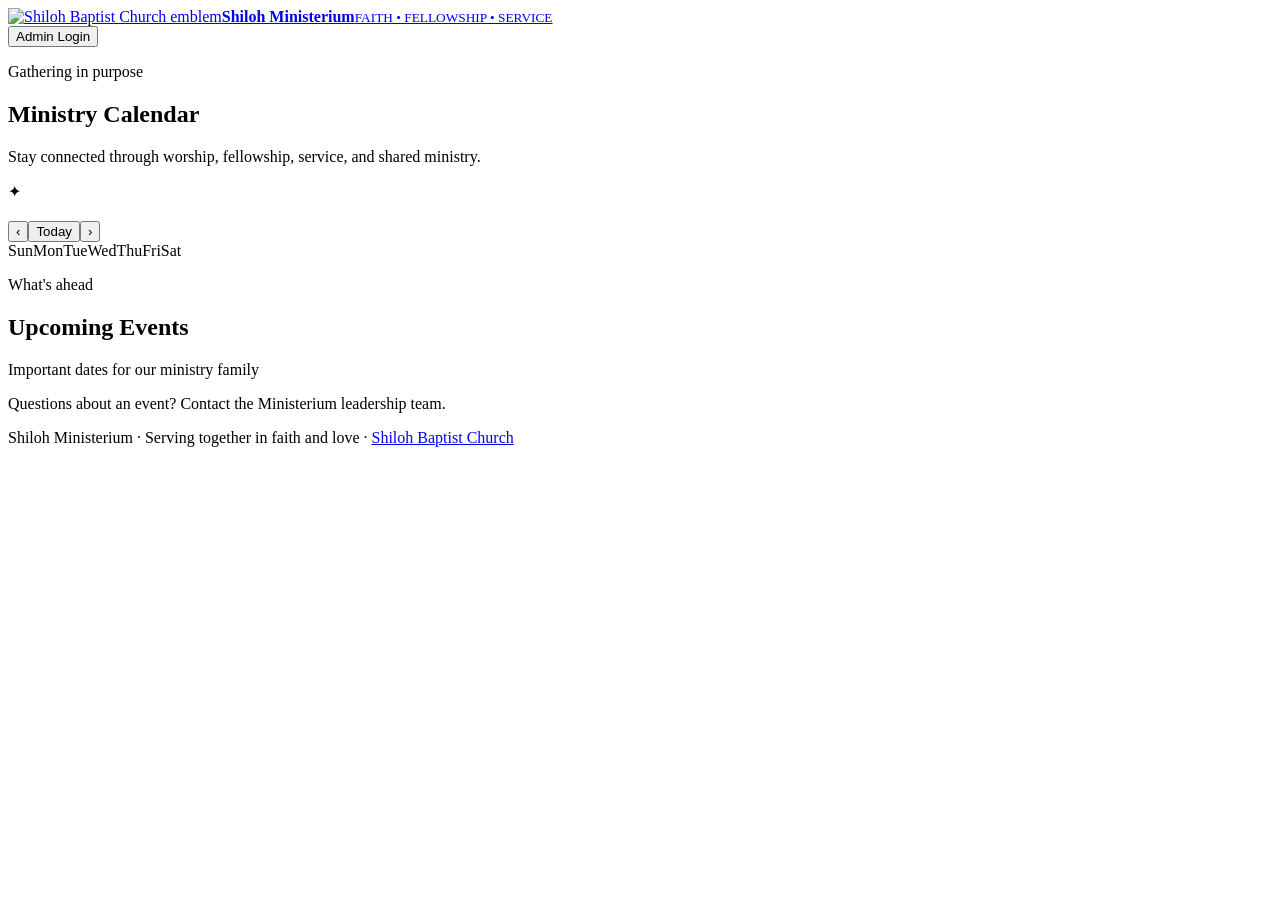
==== index.html @ c4c331dc "Add Shiloh calendar index.html" ====
<!doctype html>
<html lang="en"><head><meta charset="UTF-8"><meta name="viewport" content="width=device-width,initial-scale=1"><meta name="theme-color" content="#192d3b"><meta name="description" content="Shiloh Ministerium shared calendar — ministry gatherings, leadership meetings, worship and service."><title>Shiloh Ministerium | Ministry Calendar</title><link rel="stylesheet" href="/styles.css"></head>
<body><header class="header"><div class="header-inner"><a class="brand" href="/" aria-label="Shiloh Ministerium calendar home"><img src="https://static.wixstatic.com/media/788785_b987d57b74be4ffa8350287366db015c~mv2.png" alt="Shiloh Baptist Church emblem" class="logo"><span><strong>Shiloh Ministerium</strong><small>FAITH • FELLOWSHIP • SERVICE</small></span></a><div class="header-actions"><span id="userBadge" class="user-badge" hidden></span><button id="loginBtn" class="btn outline-dark" type="button">Admin Login</button></div></div></header>
<section class="hero"><div class="hero-inner"><div><p class="eyebrow">Gathering in purpose</p><h1>Ministry Calendar</h1><p class="hero-copy">Stay connected through worship, fellowship, service, and shared ministry.</p></div><div class="hero-seal" aria-hidden="true">✦</div></div></section>
<main class="shell"><div id="status" class="status" role="status" aria-live="polite" hidden></div><div id="adminBar" class="adminbar" hidden><div><strong>Calendar administration</strong><span> Manage events and administrator access.</span></div><div class="admin-actions"><button id="adminUsersBtn" class="btn secondary" type="button" hidden>Manage admins</button><button id="addBtn" class="btn primary" type="button">+ Add Event</button></div></div>
<div class="layout"><section class="panel calendar-panel" aria-label="Calendar"><div class="toolbar"><h2 id="monthTitle"></h2><div class="toolbar-actions"><button id="prevBtn" class="btn icon-btn" type="button" aria-label="Previous month">‹</button><button id="todayBtn" class="btn" type="button">Today</button><button id="nextBtn" class="btn icon-btn" type="button" aria-label="Next month">›</button></div></div><div id="filters" class="filters" role="group" aria-label="Filter by event category"></div><div class="weekdays"><span>Sun</span><span>Mon</span><span>Tue</span><span>Wed</span><span>Thu</span><span>Fri</span><span>Sat</span></div><div id="days" class="days"></div></section><aside class="panel aside"><p class="eyebrow green">What's ahead</p><h2>Upcoming Events</h2><p class="aside-desc">Important dates for our ministry family</p><div id="upcoming"></div><p class="aside-note">Questions about an event? Contact the Ministerium leadership team.</p></aside></div></main>
<footer>Shiloh Ministerium · Serving together in faith and love · <a href="https://www.weareshiloh.org/" rel="noopener noreferrer" target="_blank">Shiloh Baptist Church</a></footer>
<div id="overlay" class="overlay" hidden><div class="modal" role="dialog" aria-modal="true" aria-labelledby="modalTitle"><div class="modal-heading"><h2 id="modalTitle"></h2><button id="closeModal" type="button" aria-label="Close dialog" class="close-modal">×</button></div><div id="modalBody"></div></div></div>
<script defer src="https://cdn.jsdelivr.net/npm/@supabase/supabase-js@2/dist/umd/supabase.min.js"></script><script defer src="/config.js"></script><script defer src="/app.js"></script></body></html>
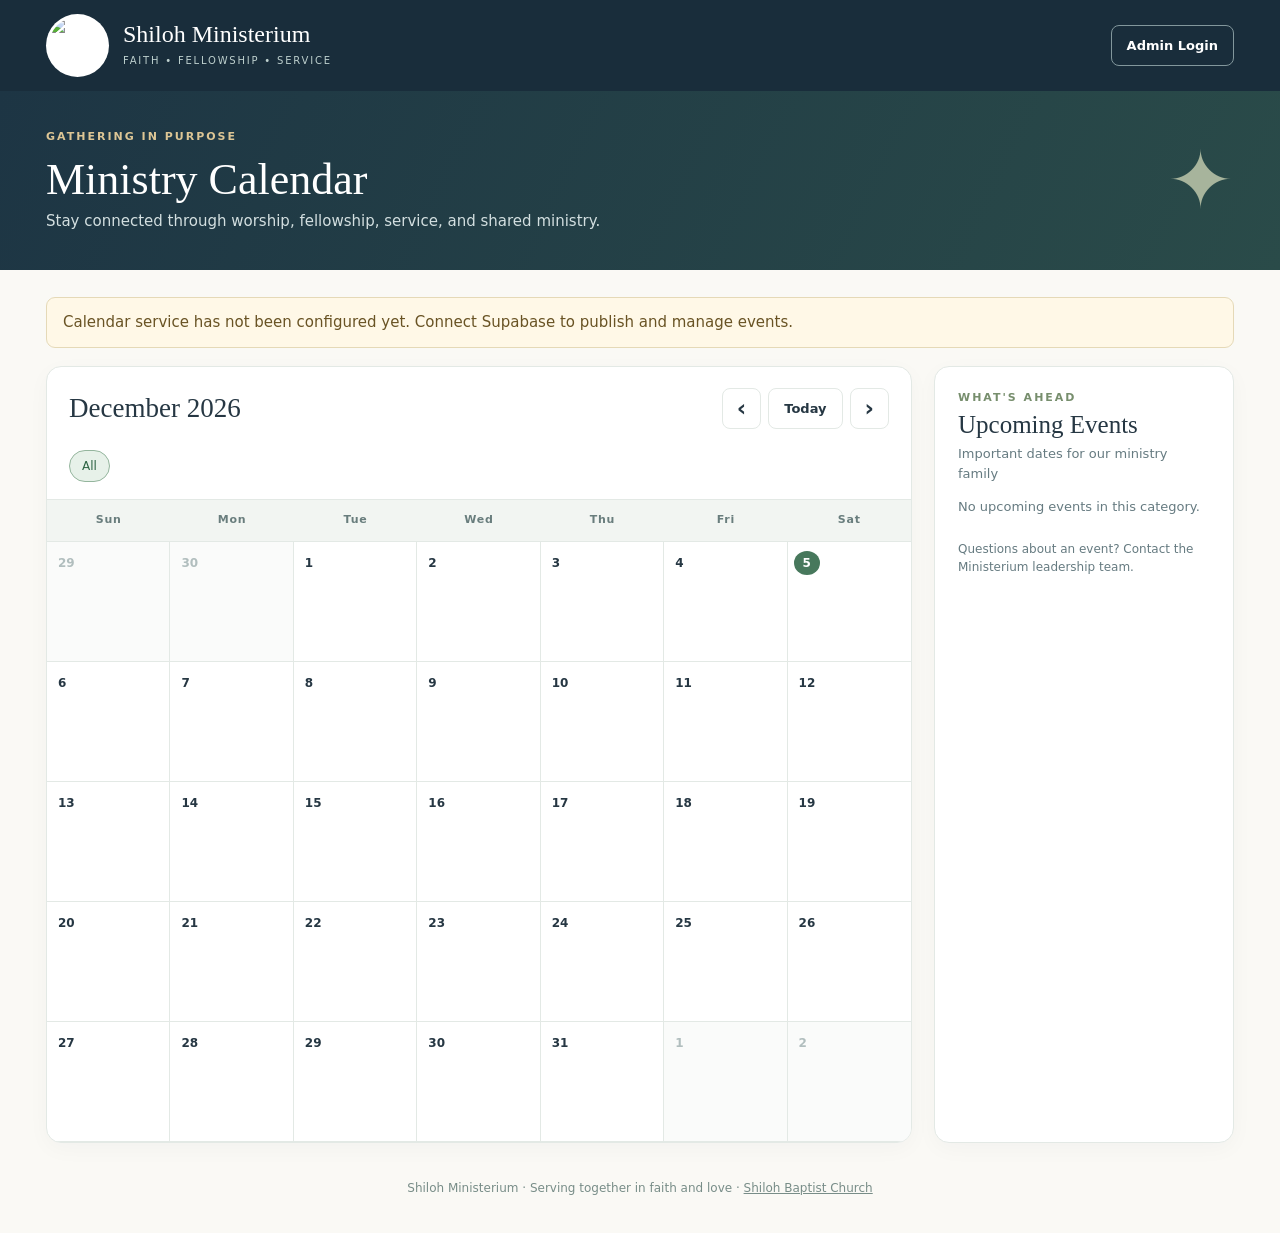
==== commit 914ef8ab: "Add admin category management access to calendar toolbar" ====
--- a/index.html
+++ b/index.html
@@ -2,7 +2,7 @@
 <html lang="en"><head><meta charset="UTF-8"><meta name="viewport" content="width=device-width,initial-scale=1"><meta name="theme-color" content="#192d3b"><meta name="description" content="Shiloh Ministerium shared calendar — ministry gatherings, leadership meetings, worship and service."><title>Shiloh Ministerium | Ministry Calendar</title><link rel="stylesheet" href="/styles.css"></head>
 <body><header class="header"><div class="header-inner"><a class="brand" href="/" aria-label="Shiloh Ministerium calendar home"><img src="https://static.wixstatic.com/media/788785_b987d57b74be4ffa8350287366db015c~mv2.png" alt="Shiloh Baptist Church emblem" class="logo"><span><strong>Shiloh Ministerium</strong><small>FAITH • FELLOWSHIP • SERVICE</small></span></a><div class="header-actions"><span id="userBadge" class="user-badge" hidden></span><button id="loginBtn" class="btn outline-dark" type="button">Admin Login</button></div></div></header>
 <section class="hero"><div class="hero-inner"><div><p class="eyebrow">Gathering in purpose</p><h1>Ministry Calendar</h1><p class="hero-copy">Stay connected through worship, fellowship, service, and shared ministry.</p></div><div class="hero-seal" aria-hidden="true">✦</div></div></section>
-<main class="shell"><div id="status" class="status" role="status" aria-live="polite" hidden></div><div id="adminBar" class="adminbar" hidden><div><strong>Calendar administration</strong><span> Manage events and administrator access.</span></div><div class="admin-actions"><button id="adminUsersBtn" class="btn secondary" type="button" hidden>Manage admins</button><button id="addBtn" class="btn primary" type="button">+ Add Event</button></div></div>
+<main class="shell"><div id="status" class="status" role="status" aria-live="polite" hidden></div><div id="adminBar" class="adminbar" hidden><div><strong>Calendar administration</strong><span> Manage events and administrator access.</span></div><div class="admin-actions"><button id="manageCategoriesBtn" class="btn secondary" type="button" hidden>Manage Categories</button><button id="adminUsersBtn" class="btn secondary" type="button" hidden>Manage admins</button><button id="addBtn" class="btn primary" type="button">+ Add Event</button></div></div>
 <div class="layout"><section class="panel calendar-panel" aria-label="Calendar"><div class="toolbar"><h2 id="monthTitle"></h2><div class="toolbar-actions"><button id="prevBtn" class="btn icon-btn" type="button" aria-label="Previous month">‹</button><button id="todayBtn" class="btn" type="button">Today</button><button id="nextBtn" class="btn icon-btn" type="button" aria-label="Next month">›</button></div></div><div id="filters" class="filters" role="group" aria-label="Filter by event category"></div><div class="weekdays"><span>Sun</span><span>Mon</span><span>Tue</span><span>Wed</span><span>Thu</span><span>Fri</span><span>Sat</span></div><div id="days" class="days"></div></section><aside class="panel aside"><p class="eyebrow green">What's ahead</p><h2>Upcoming Events</h2><p class="aside-desc">Important dates for our ministry family</p><div id="upcoming"></div><p class="aside-note">Questions about an event? Contact the Ministerium leadership team.</p></aside></div></main>
 <footer>Shiloh Ministerium · Serving together in faith and love · <a href="https://www.weareshiloh.org/" rel="noopener noreferrer" target="_blank">Shiloh Baptist Church</a></footer>
 <div id="overlay" class="overlay" hidden><div class="modal" role="dialog" aria-modal="true" aria-labelledby="modalTitle"><div class="modal-heading"><h2 id="modalTitle"></h2><button id="closeModal" type="button" aria-label="Close dialog" class="close-modal">×</button></div><div id="modalBody"></div></div></div>
--- a/styles.css
+++ b/styles.css
@@ -0,0 +1 @@
+:root{--navy:#192d3b;--deep:#233f4a;--green:#47785c;--cream:#faf9f5;--gold:#c1a067;--ink:#263743;--muted:#667b81;--line:#e3e9e5;--mint:#e7f1e9}*{box-sizing:border-box}body{margin:0;background:var(--cream);color:var(--ink);font:15px/1.5 system-ui,-apple-system,BlinkMacSystemFont,"Segoe UI",sans-serif}button,input,select,textarea{font:inherit}button{cursor:pointer}button:disabled{opacity:.5;cursor:not-allowed}button:focus-visible,input:focus-visible,select:focus-visible,textarea:focus-visible{outline:3px solid var(--gold);outline-offset:2px}a{color:inherit}.header{background:var(--navy);color:#fff}.header-inner{max-width:1240px;margin:auto;padding:14px 26px;display:flex;align-items:center;justify-content:space-between;gap:16px}.brand{display:flex;align-items:center;gap:14px;text-decoration:none}.logo{height:63px;width:63px;object-fit:contain;background:#fff;border-radius:50%;padding:3px}.brand strong{display:block;font:24px Georgia,serif}.brand small{color:#bed0ce;font-size:10px;letter-spacing:1.8px}.header-actions{display:flex;align-items:center;gap:12px}.user-badge{font-size:12px;color:#dbe6e3;max-width:210px;overflow:hidden;text-overflow:ellipsis;white-space:nowrap}.btn{border-radius:8px;padding:10px 15px;background:#fff;border:1px solid var(--line);color:var(--ink);font-size:13px;font-weight:680}.btn:hover{filter:brightness(.97)}.btn.primary{background:var(--green);color:#fff;border-color:var(--green)}.btn.secondary{background:#eff5f0;border-color:#d4e4d8;color:#315b43}.btn.outline-dark{background:transparent;border-color:#82979c;color:#fff}.hero{background:linear-gradient(115deg,#1d3544,#2a4b49);color:#fff}.hero-inner{max-width:1240px;margin:auto;padding:38px 26px;display:flex;align-items:center;justify-content:space-between}.eyebrow{letter-spacing:2px;text-transform:uppercase;font-size:11px;color:#ddc695;font-weight:740;margin:0}.eyebrow.green{color:#778e6d}.hero h1{font:clamp(32px,4vw,44px) Georgia,serif;margin:8px 0 5px}.hero-copy{margin:0;color:#d3dfe0}.hero-seal{font:80px Georgia,serif;color:#a7b49c}.shell{max-width:1240px;margin:27px auto 0;padding:0 26px}.status{padding:13px 16px;border-radius:9px;border:1px solid #e5d9b7;background:#fff8e7;color:#695324;margin-bottom:18px}.status.error{border-color:#e6bab9;color:#8d3535;background:#fff2f2}.status.success{border-color:#bdd9c4;color:#295b3d;background:#edf7ef}.adminbar{background:#e7f0e8;border:1px solid #c3d9c7;border-radius:10px;padding:13px 16px;margin-bottom:18px;display:flex;justify-content:space-between;align-items:center;gap:12px;flex-wrap:wrap}.adminbar[hidden],.status[hidden],.overlay[hidden],*[hidden]{display:none!important}.adminbar strong{color:#325d43}.admin-actions{display:flex;gap:8px;flex-wrap:wrap}.layout{display:grid;grid-template-columns:minmax(0,1fr) 300px;gap:22px}.panel{border:1px solid var(--line);border-radius:15px;background:#fff;box-shadow:0 6px 22px #172c3908;overflow:hidden}.toolbar{padding:21px 22px;display:flex;align-items:center;justify-content:space-between;gap:10px;flex-wrap:wrap}.toolbar h2{margin:0;font:27px Georgia,serif}.toolbar-actions{display:flex;gap:7px}.icon-btn{font-size:23px;padding:2px 14px}.filters{display:flex;flex-wrap:wrap;gap:8px;padding:0 22px 17px}.chip{background:white;color:#53676a;border:1px solid var(--line);padding:6px 12px;border-radius:22px;font-size:12px;cursor:pointer}.chip.active{background:var(--mint);border-color:#94b59d;color:#2c6343}.weekdays,.days{display:grid;grid-template-columns:repeat(7,minmax(0,1fr))}.weekdays{background:#f2f5f2;border-block:1px solid var(--line)}.weekdays span{text-align:center;color:#697d7d;font-weight:700;font-size:11px;letter-spacing:.8px;padding:12px 0}.day{min-height:120px;padding:9px 6px;border-bottom:1px solid var(--line);border-right:1px solid var(--line);min-width:0}.day:nth-child(7n){border-right:0}.day.out{background:#fafbfa;color:#b1bebe}.day-number{font-size:12px;font-weight:700;display:inline-block;padding:3px 5px}.day.today .day-number{background:var(--green);color:#fff;border-radius:50%;min-width:26px;text-align:center}.event{display:block;width:100%;text-align:left;white-space:nowrap;overflow:hidden;text-overflow:ellipsis;border:0;border-left:3px solid #5b8b6a;background:#e8f2ea;color:#346148;border-radius:4px;padding:4px 5px;margin-top:5px;font-size:11px}.event.worship{background:#f7eedf;border-color:#c69d5d;color:#85632f}.event.outreach{background:#e6edf9;border-color:#758fba;color:#435f86}.event.training{background:#f0e9f6;border-color:#9b7eba;color:#70558a}.aside{padding:23px}.aside h2{margin:5px 0;font:25px Georgia,serif}.aside-desc{margin:0 0 14px;color:var(--muted);font-size:13px}.upcoming{display:flex;gap:11px;padding:15px 0;border-bottom:1px solid var(--line)}.date-box{background:#eff4ed;border-radius:8px;color:var(--green);min-width:52px;height:60px;text-align:center;padding:6px}.date-box small{font-size:10px;display:block}.date-box strong{font-size:23px;line-height:1.2;display:block}.upcoming h3{margin:0;font-size:13px}.upcoming p{font-size:12px;color:var(--muted);margin:3px 0}.upcoming button{margin-top:3px;font-size:11px;background:transparent;border:0;padding:2px 0;text-decoration:underline;color:var(--green)}.aside-note{font-size:12px;color:var(--muted);margin-top:23px}.empty{font-size:13px;color:var(--muted)}footer{text-align:center;padding:36px 14px;color:#788d88;font-size:12px}.overlay{position:fixed;inset:0;z-index:20;background:#10212db3;display:grid;place-items:center;padding:16px}.modal{width:min(100%,510px);max-height:92vh;overflow:auto;background:#fff;border-radius:16px;padding:26px;box-shadow:0 25px 80px #0003}.modal-heading{display:flex;justify-content:space-between;align-items:start;gap:8px}.modal h2{font:27px Georgia,serif;margin:0 0 10px}.close-modal{background:none;border:0;font-size:28px;color:#617276}.modal p{font-size:13px;color:#586b70}.field{display:block;font-size:12px;font-weight:700;margin:13px 0 5px}.fieldinput{width:100%;padding:11px;border:1px solid #d7e2db;border-radius:8px;background:white}.actions{display:flex;justify-content:flex-end;gap:8px;flex-wrap:wrap;margin-top:20px}.hint{border-radius:8px;background:#f3f5f1;padding:12px;color:#53675b}.form-error{color:#9f3535;font-size:12px;margin-top:10px;min-height:18px}.admin-entry{display:flex;align-items:center;justify-content:space-between;gap:12px;border-bottom:1px solid var(--line);padding:10px 0;word-break:break-word}.admin-entry small{display:block;color:var(--muted)}@media(max-width:880px){.layout{grid-template-columns:1fr}.day{min-height:100px}}@media(max-width:570px){.header-inner{padding:12px}.logo{width:46px;height:46px}.brand strong{font-size:18px}.brand small{font-size:8px;letter-spacing:1px}.user-badge{display:none}.hero-inner{padding:29px 15px}.hero-seal{display:none}.shell{padding:0 9px}.toolbar{padding:16px 11px}.toolbar h2{font-size:23px}.filters{padding:0 10px 14px}.day{min-height:75px;padding:4px 2px}.event{font-size:9px;padding:3px 2px}.weekdays span{font-size:10px}.modal{padding:20px}.aside{padding:20px}}
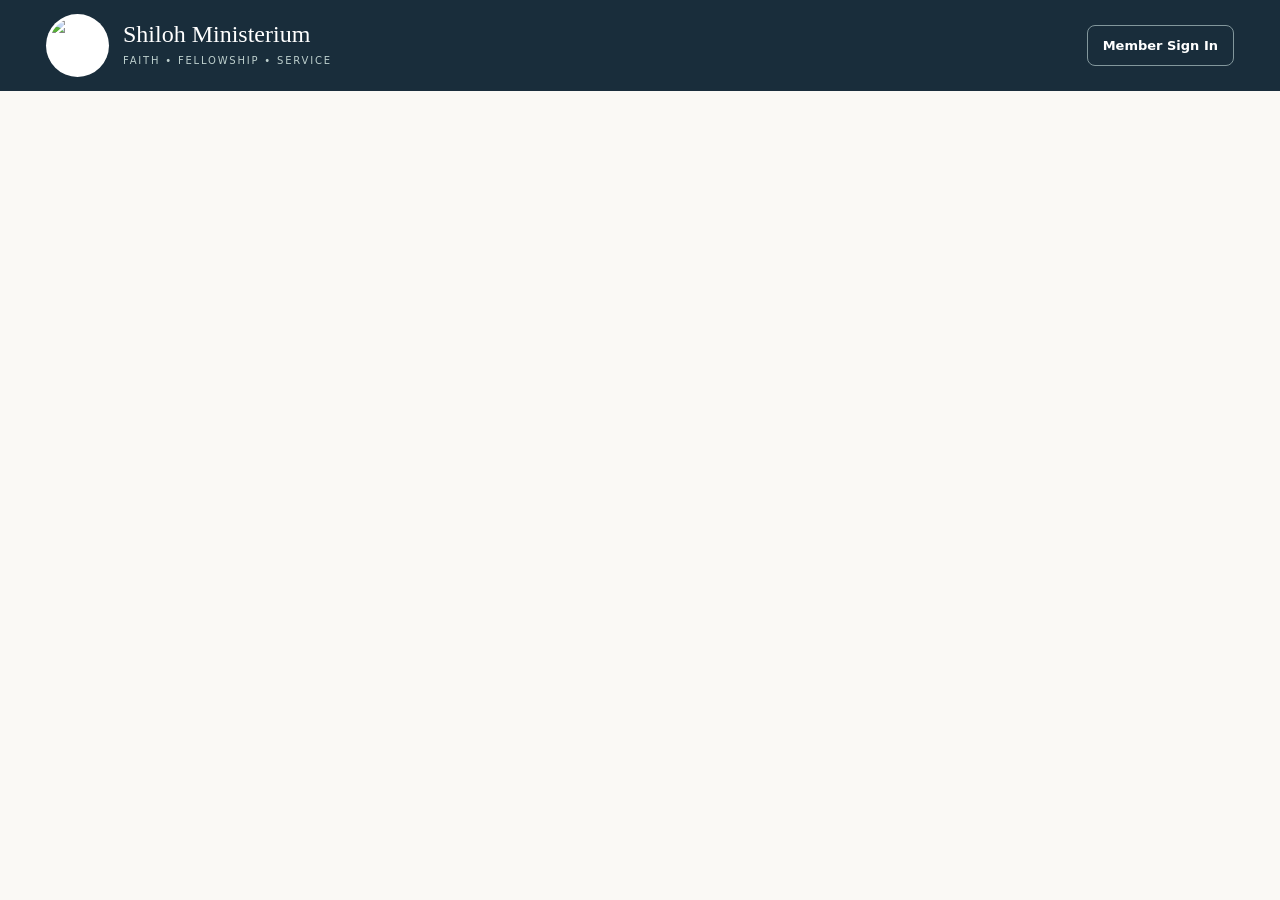
==== commit 6fb5c070: "Hide all calendar content until approved member session is verified" ====
--- a/index.html
+++ b/index.html
@@ -1,9 +1,9 @@
 <!doctype html>
 <html lang="en"><head><meta charset="UTF-8"><meta name="viewport" content="width=device-width,initial-scale=1"><meta name="theme-color" content="#192d3b"><meta name="description" content="Shiloh Ministerium shared calendar — ministry gatherings, leadership meetings, worship and service."><title>Shiloh Ministerium | Ministry Calendar</title><link rel="stylesheet" href="/styles.css"></head>
-<body><header class="header"><div class="header-inner"><a class="brand" href="/" aria-label="Shiloh Ministerium calendar home"><img src="https://static.wixstatic.com/media/788785_b987d57b74be4ffa8350287366db015c~mv2.png" alt="Shiloh Baptist Church emblem" class="logo"><span><strong>Shiloh Ministerium</strong><small>FAITH • FELLOWSHIP • SERVICE</small></span></a><div class="header-actions"><span id="userBadge" class="user-badge" hidden></span><button id="loginBtn" class="btn outline-dark" type="button">Admin Login</button></div></div></header>
-<section class="hero"><div class="hero-inner"><div><p class="eyebrow">Gathering in purpose</p><h1>Ministry Calendar</h1><p class="hero-copy">Stay connected through worship, fellowship, service, and shared ministry.</p></div><div class="hero-seal" aria-hidden="true">✦</div></div></section>
-<main class="shell"><div id="status" class="status" role="status" aria-live="polite" hidden></div><div id="adminBar" class="adminbar" hidden><div><strong>Calendar administration</strong><span> Manage events and administrator access.</span></div><div class="admin-actions"><button id="manageCategoriesBtn" class="btn secondary" type="button" hidden>Manage Categories</button><button id="adminUsersBtn" class="btn secondary" type="button" hidden>Manage admins</button><button id="addBtn" class="btn primary" type="button">+ Add Event</button></div></div>
+<body><header class="header"><div class="header-inner"><a class="brand" href="/" aria-label="Shiloh Ministerium calendar home"><img src="https://static.wixstatic.com/media/788785_b987d57b74be4ffa8350287366db015c~mv2.png" alt="Shiloh Baptist Church emblem" class="logo"><span><strong>Shiloh Ministerium</strong><small>FAITH • FELLOWSHIP • SERVICE</small></span></a><div class="header-actions"><span id="userBadge" class="user-badge" hidden></span><button id="loginBtn" class="btn outline-dark" type="button">Member Sign In</button></div></div></header>
+<div id="privateApp" hidden><section class="hero"><div class="hero-inner"><div><p class="eyebrow">Gathering in purpose</p><h1>Ministry Calendar</h1><p class="hero-copy">Stay connected through worship, fellowship, service, and shared ministry.</p></div><div class="hero-seal" aria-hidden="true">✦</div></div></section>
+<main class="shell"><div id="status" class="status" role="status" aria-live="polite" hidden></div><div id="adminBar" class="adminbar" hidden><div><strong>Calendar administration</strong><span> Manage events and administrator access.</span></div><div class="admin-actions"><button id="manageCategoriesBtn" class="btn secondary" type="button" hidden>Manage Categories</button><button id="manageMembersBtn" class="btn secondary" type="button" hidden>Manage Members</button><button id="adminUsersBtn" class="btn secondary" type="button" hidden>Manage admins</button><button id="addBtn" class="btn primary" type="button">+ Add Event</button></div></div>
 <div class="layout"><section class="panel calendar-panel" aria-label="Calendar"><div class="toolbar"><h2 id="monthTitle"></h2><div class="toolbar-actions"><button id="prevBtn" class="btn icon-btn" type="button" aria-label="Previous month">‹</button><button id="todayBtn" class="btn" type="button">Today</button><button id="nextBtn" class="btn icon-btn" type="button" aria-label="Next month">›</button></div></div><div id="filters" class="filters" role="group" aria-label="Filter by event category"></div><div class="weekdays"><span>Sun</span><span>Mon</span><span>Tue</span><span>Wed</span><span>Thu</span><span>Fri</span><span>Sat</span></div><div id="days" class="days"></div></section><aside class="panel aside"><p class="eyebrow green">What's ahead</p><h2>Upcoming Events</h2><p class="aside-desc">Important dates for our ministry family</p><div id="upcoming"></div><p class="aside-note">Questions about an event? Contact the Ministerium leadership team.</p></aside></div></main>
-<footer>Shiloh Ministerium · Serving together in faith and love · <a href="https://www.weareshiloh.org/" rel="noopener noreferrer" target="_blank">Shiloh Baptist Church</a></footer>
+<footer>Shiloh Ministerium · Serving together in faith and love · <a href="https://www.weareshiloh.org/" rel="noopener noreferrer" target="_blank">Shiloh Baptist Church</a></footer></div>
 <div id="overlay" class="overlay" hidden><div class="modal" role="dialog" aria-modal="true" aria-labelledby="modalTitle"><div class="modal-heading"><h2 id="modalTitle"></h2><button id="closeModal" type="button" aria-label="Close dialog" class="close-modal">×</button></div><div id="modalBody"></div></div></div>
 <script defer src="https://cdn.jsdelivr.net/npm/@supabase/supabase-js@2/dist/umd/supabase.min.js"></script><script defer src="/config.js"></script><script defer src="/app.js"></script></body></html>
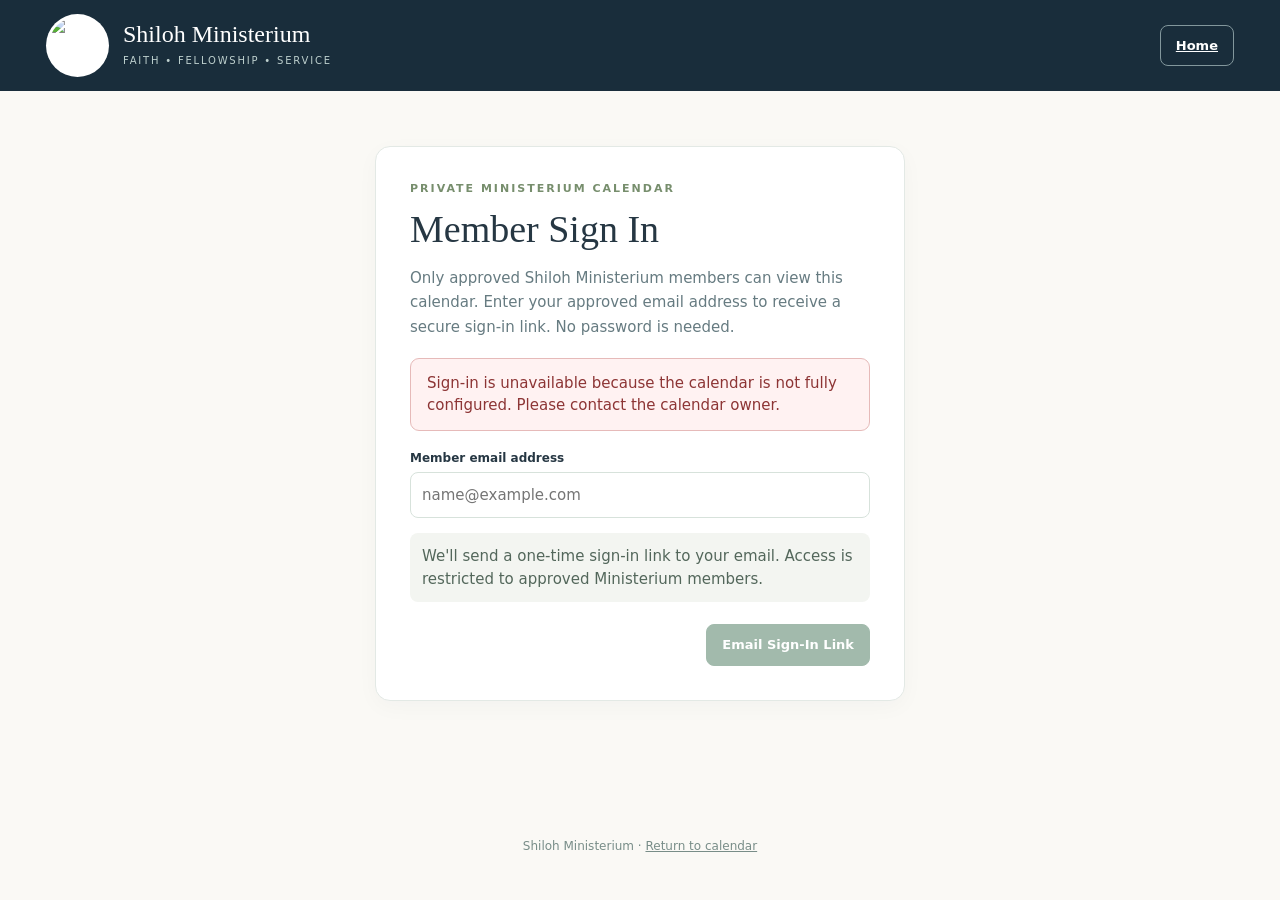
==== commit 1b0f517c: "Show calendar shell without sign-in and add read-only admin preview control" ====
--- a/index.html
+++ b/index.html
@@ -1,8 +1,8 @@
 <!doctype html>
 <html lang="en"><head><meta charset="UTF-8"><meta name="viewport" content="width=device-width,initial-scale=1"><meta name="theme-color" content="#192d3b"><meta name="description" content="Shiloh Ministerium shared calendar — ministry gatherings, leadership meetings, worship and service."><title>Shiloh Ministerium | Ministry Calendar</title><link rel="stylesheet" href="/styles.css"></head>
-<body><header class="header"><div class="header-inner"><a class="brand" href="/" aria-label="Shiloh Ministerium calendar home"><img src="https://static.wixstatic.com/media/788785_b987d57b74be4ffa8350287366db015c~mv2.png" alt="Shiloh Baptist Church emblem" class="logo"><span><strong>Shiloh Ministerium</strong><small>FAITH • FELLOWSHIP • SERVICE</small></span></a><div class="header-actions"><span id="userBadge" class="user-badge" hidden></span><button id="loginBtn" class="btn outline-dark" type="button">Member Sign In</button></div></div></header>
-<div id="privateApp" hidden><section class="hero"><div class="hero-inner"><div><p class="eyebrow">Gathering in purpose</p><h1>Ministry Calendar</h1><p class="hero-copy">Stay connected through worship, fellowship, service, and shared ministry.</p></div><div class="hero-seal" aria-hidden="true">✦</div></div></section>
-<main class="shell"><div id="status" class="status" role="status" aria-live="polite" hidden></div><div id="adminBar" class="adminbar" hidden><div><strong>Calendar administration</strong><span> Manage events and administrator access.</span></div><div class="admin-actions"><button id="manageCategoriesBtn" class="btn secondary" type="button" hidden>Manage Categories</button><button id="manageMembersBtn" class="btn secondary" type="button" hidden>Manage Members</button><button id="adminUsersBtn" class="btn secondary" type="button" hidden>Manage admins</button><button id="addBtn" class="btn primary" type="button">+ Add Event</button></div></div>
+<body><header class="header"><div class="header-inner"><a class="brand" href="/" aria-label="Shiloh Ministerium calendar home"><img src="https://static.wixstatic.com/media/788785_b987d57b74be4ffa8350287366db015c~mv2.png" alt="Shiloh Baptist Church emblem" class="logo"><span><strong>Shiloh Ministerium</strong><small>FAITH • FELLOWSHIP • SERVICE</small></span></a><div class="header-actions"><span id="userBadge" class="user-badge" hidden></span><button id="previewBtn" class="btn outline-dark" type="button">Admin Preview</button><button id="loginBtn" class="btn outline-dark" type="button" hidden>Sign Out</button></div></div></header>
+<div id="privateApp"><section class="hero"><div class="hero-inner"><div><p class="eyebrow">Gathering in purpose</p><h1>Ministry Calendar</h1><p class="hero-copy">Stay connected through worship, fellowship, service, and shared ministry.</p></div><div class="hero-seal" aria-hidden="true">✦</div></div></section>
+<main class="shell"><div id="previewNotice" class="preview-notice" role="status"><strong>Calendar preview</strong> — The actual Ministerium events remain private. This view contains no confidential calendar data.</div><div id="status" class="status" role="status" aria-live="polite" hidden></div><div id="adminBar" class="adminbar" hidden><div><strong>Calendar administration</strong><span> Manage events and administrator access.</span></div><div class="admin-actions"><button id="manageCategoriesBtn" class="btn secondary" type="button" hidden>Manage Categories</button><button id="manageMembersBtn" class="btn secondary" type="button" hidden>Manage Members</button><button id="adminUsersBtn" class="btn secondary" type="button" hidden>Manage admins</button><button id="addBtn" class="btn primary" type="button">+ Add Event</button></div></div>
 <div class="layout"><section class="panel calendar-panel" aria-label="Calendar"><div class="toolbar"><h2 id="monthTitle"></h2><div class="toolbar-actions"><button id="prevBtn" class="btn icon-btn" type="button" aria-label="Previous month">‹</button><button id="todayBtn" class="btn" type="button">Today</button><button id="nextBtn" class="btn icon-btn" type="button" aria-label="Next month">›</button></div></div><div id="filters" class="filters" role="group" aria-label="Filter by event category"></div><div class="weekdays"><span>Sun</span><span>Mon</span><span>Tue</span><span>Wed</span><span>Thu</span><span>Fri</span><span>Sat</span></div><div id="days" class="days"></div></section><aside class="panel aside"><p class="eyebrow green">What's ahead</p><h2>Upcoming Events</h2><p class="aside-desc">Important dates for our ministry family</p><div id="upcoming"></div><p class="aside-note">Questions about an event? Contact the Ministerium leadership team.</p></aside></div></main>
 <footer>Shiloh Ministerium · Serving together in faith and love · <a href="https://www.weareshiloh.org/" rel="noopener noreferrer" target="_blank">Shiloh Baptist Church</a></footer></div>
 <div id="overlay" class="overlay" hidden><div class="modal" role="dialog" aria-modal="true" aria-labelledby="modalTitle"><div class="modal-heading"><h2 id="modalTitle"></h2><button id="closeModal" type="button" aria-label="Close dialog" class="close-modal">×</button></div><div id="modalBody"></div></div></div>
--- a/styles.css
+++ b/styles.css
@@ -1 +1,11 @@
-:root{--navy:#192d3b;--deep:#233f4a;--green:#47785c;--cream:#faf9f5;--gold:#c1a067;--ink:#263743;--muted:#667b81;--line:#e3e9e5;--mint:#e7f1e9}*{box-sizing:border-box}body{margin:0;background:var(--cream);color:var(--ink);font:15px/1.5 system-ui,-apple-system,BlinkMacSystemFont,"Segoe UI",sans-serif}button,input,select,textarea{font:inherit}button{cursor:pointer}button:disabled{opacity:.5;cursor:not-allowed}button:focus-visible,input:focus-visible,select:focus-visible,textarea:focus-visible{outline:3px solid var(--gold);outline-offset:2px}a{color:inherit}.header{background:var(--navy);color:#fff}.header-inner{max-width:1240px;margin:auto;padding:14px 26px;display:flex;align-items:center;justify-content:space-between;gap:16px}.brand{display:flex;align-items:center;gap:14px;text-decoration:none}.logo{height:63px;width:63px;object-fit:contain;background:#fff;border-radius:50%;padding:3px}.brand strong{display:block;font:24px Georgia,serif}.brand small{color:#bed0ce;font-size:10px;letter-spacing:1.8px}.header-actions{display:flex;align-items:center;gap:12px}.user-badge{font-size:12px;color:#dbe6e3;max-width:210px;overflow:hidden;text-overflow:ellipsis;white-space:nowrap}.btn{border-radius:8px;padding:10px 15px;background:#fff;border:1px solid var(--line);color:var(--ink);font-size:13px;font-weight:680}.btn:hover{filter:brightness(.97)}.btn.primary{background:var(--green);color:#fff;border-color:var(--green)}.btn.secondary{background:#eff5f0;border-color:#d4e4d8;color:#315b43}.btn.outline-dark{background:transparent;border-color:#82979c;color:#fff}.hero{background:linear-gradient(115deg,#1d3544,#2a4b49);color:#fff}.hero-inner{max-width:1240px;margin:auto;padding:38px 26px;display:flex;align-items:center;justify-content:space-between}.eyebrow{letter-spacing:2px;text-transform:uppercase;font-size:11px;color:#ddc695;font-weight:740;margin:0}.eyebrow.green{color:#778e6d}.hero h1{font:clamp(32px,4vw,44px) Georgia,serif;margin:8px 0 5px}.hero-copy{margin:0;color:#d3dfe0}.hero-seal{font:80px Georgia,serif;color:#a7b49c}.shell{max-width:1240px;margin:27px auto 0;padding:0 26px}.status{padding:13px 16px;border-radius:9px;border:1px solid #e5d9b7;background:#fff8e7;color:#695324;margin-bottom:18px}.status.error{border-color:#e6bab9;color:#8d3535;background:#fff2f2}.status.success{border-color:#bdd9c4;color:#295b3d;background:#edf7ef}.adminbar{background:#e7f0e8;border:1px solid #c3d9c7;border-radius:10px;padding:13px 16px;margin-bottom:18px;display:flex;justify-content:space-between;align-items:center;gap:12px;flex-wrap:wrap}.adminbar[hidden],.status[hidden],.overlay[hidden],*[hidden]{display:none!important}.adminbar strong{color:#325d43}.admin-actions{display:flex;gap:8px;flex-wrap:wrap}.layout{display:grid;grid-template-columns:minmax(0,1fr) 300px;gap:22px}.panel{border:1px solid var(--line);border-radius:15px;background:#fff;box-shadow:0 6px 22px #172c3908;overflow:hidden}.toolbar{padding:21px 22px;display:flex;align-items:center;justify-content:space-between;gap:10px;flex-wrap:wrap}.toolbar h2{margin:0;font:27px Georgia,serif}.toolbar-actions{display:flex;gap:7px}.icon-btn{font-size:23px;padding:2px 14px}.filters{display:flex;flex-wrap:wrap;gap:8px;padding:0 22px 17px}.chip{background:white;color:#53676a;border:1px solid var(--line);padding:6px 12px;border-radius:22px;font-size:12px;cursor:pointer}.chip.active{background:var(--mint);border-color:#94b59d;color:#2c6343}.weekdays,.days{display:grid;grid-template-columns:repeat(7,minmax(0,1fr))}.weekdays{background:#f2f5f2;border-block:1px solid var(--line)}.weekdays span{text-align:center;color:#697d7d;font-weight:700;font-size:11px;letter-spacing:.8px;padding:12px 0}.day{min-height:120px;padding:9px 6px;border-bottom:1px solid var(--line);border-right:1px solid var(--line);min-width:0}.day:nth-child(7n){border-right:0}.day.out{background:#fafbfa;color:#b1bebe}.day-number{font-size:12px;font-weight:700;display:inline-block;padding:3px 5px}.day.today .day-number{background:var(--green);color:#fff;border-radius:50%;min-width:26px;text-align:center}.event{display:block;width:100%;text-align:left;white-space:nowrap;overflow:hidden;text-overflow:ellipsis;border:0;border-left:3px solid #5b8b6a;background:#e8f2ea;color:#346148;border-radius:4px;padding:4px 5px;margin-top:5px;font-size:11px}.event.worship{background:#f7eedf;border-color:#c69d5d;color:#85632f}.event.outreach{background:#e6edf9;border-color:#758fba;color:#435f86}.event.training{background:#f0e9f6;border-color:#9b7eba;color:#70558a}.aside{padding:23px}.aside h2{margin:5px 0;font:25px Georgia,serif}.aside-desc{margin:0 0 14px;color:var(--muted);font-size:13px}.upcoming{display:flex;gap:11px;padding:15px 0;border-bottom:1px solid var(--line)}.date-box{background:#eff4ed;border-radius:8px;color:var(--green);min-width:52px;height:60px;text-align:center;padding:6px}.date-box small{font-size:10px;display:block}.date-box strong{font-size:23px;line-height:1.2;display:block}.upcoming h3{margin:0;font-size:13px}.upcoming p{font-size:12px;color:var(--muted);margin:3px 0}.upcoming button{margin-top:3px;font-size:11px;background:transparent;border:0;padding:2px 0;text-decoration:underline;color:var(--green)}.aside-note{font-size:12px;color:var(--muted);margin-top:23px}.empty{font-size:13px;color:var(--muted)}footer{text-align:center;padding:36px 14px;color:#788d88;font-size:12px}.overlay{position:fixed;inset:0;z-index:20;background:#10212db3;display:grid;place-items:center;padding:16px}.modal{width:min(100%,510px);max-height:92vh;overflow:auto;background:#fff;border-radius:16px;padding:26px;box-shadow:0 25px 80px #0003}.modal-heading{display:flex;justify-content:space-between;align-items:start;gap:8px}.modal h2{font:27px Georgia,serif;margin:0 0 10px}.close-modal{background:none;border:0;font-size:28px;color:#617276}.modal p{font-size:13px;color:#586b70}.field{display:block;font-size:12px;font-weight:700;margin:13px 0 5px}.fieldinput{width:100%;padding:11px;border:1px solid #d7e2db;border-radius:8px;background:white}.actions{display:flex;justify-content:flex-end;gap:8px;flex-wrap:wrap;margin-top:20px}.hint{border-radius:8px;background:#f3f5f1;padding:12px;color:#53675b}.form-error{color:#9f3535;font-size:12px;margin-top:10px;min-height:18px}.admin-entry{display:flex;align-items:center;justify-content:space-between;gap:12px;border-bottom:1px solid var(--line);padding:10px 0;word-break:break-word}.admin-entry small{display:block;color:var(--muted)}@media(max-width:880px){.layout{grid-template-columns:1fr}.day{min-height:100px}}@media(max-width:570px){.header-inner{padding:12px}.logo{width:46px;height:46px}.brand strong{font-size:18px}.brand small{font-size:8px;letter-spacing:1px}.user-badge{display:none}.hero-inner{padding:29px 15px}.hero-seal{display:none}.shell{padding:0 9px}.toolbar{padding:16px 11px}.toolbar h2{font-size:23px}.filters{padding:0 10px 14px}.day{min-height:75px;padding:4px 2px}.event{font-size:9px;padding:3px 2px}.weekdays span{font-size:10px}.modal{padding:20px}.aside{padding:20px}}+:root{--navy:#192d3b;--deep:#233f4a;--green:#47785c;--cream:#faf9f5;--gold:#c1a067;--ink:#263743;--muted:#667b81;--line:#e3e9e5;--mint:#e7f1e9}*{box-sizing:border-box}body{margin:0;background:var(--cream);color:var(--ink);font:15px/1.5 system-ui,-apple-system,BlinkMacSystemFont,"Segoe UI",sans-serif}button,input,select,textarea{font:inherit}button{cursor:pointer}button:disabled{opacity:.5;cursor:not-allowed}button:focus-visible,input:focus-visible,select:focus-visible,textarea:focus-visible{outline:3px solid var(--gold);outline-offset:2px}a{color:inherit}.header{background:var(--navy);color:#fff}.header-inner{max-width:1240px;margin:auto;padding:14px 26px;display:flex;align-items:center;justify-content:space-between;gap:16px}.brand{display:flex;align-items:center;gap:14px;text-decoration:none}.logo{height:63px;width:63px;object-fit:contain;background:#fff;border-radius:50%;padding:3px}.brand strong{display:block;font:24px Georgia,serif}.brand small{color:#bed0ce;font-size:10px;letter-spacing:1.8px}.header-actions{display:flex;align-items:center;gap:12px}.user-badge{font-size:12px;color:#dbe6e3;max-width:210px;overflow:hidden;text-overflow:ellipsis;white-space:nowrap}.btn{border-radius:8px;padding:10px 15px;background:#fff;border:1px solid var(--line);color:var(--ink);font-size:13px;font-weight:680}.btn:hover{filter:brightness(.97)}.btn.primary{background:var(--green);color:#fff;border-color:var(--green)}.btn.secondary{background:#eff5f0;border-color:#d4e4d8;color:#315b43}.btn.outline-dark{background:transparent;border-color:#82979c;color:#fff}.hero{background:linear-gradient(115deg,#1d3544,#2a4b49);color:#fff}.hero-inner{max-width:1240px;margin:auto;padding:38px 26px;display:flex;align-items:center;justify-content:space-between}.eyebrow{letter-spacing:2px;text-transform:uppercase;font-size:11px;color:#ddc695;font-weight:740;margin:0}.eyebrow.green{color:#778e6d}.hero h1{font:clamp(32px,4vw,44px) Georgia,serif;margin:8px 0 5px}.hero-copy{margin:0;color:#d3dfe0}.hero-seal{font:80px Georgia,serif;color:#a7b49c}.shell{max-width:1240px;margin:27px auto 0;padding:0 26px}.status{padding:13px 16px;border-radius:9px;border:1px solid #e5d9b7;background:#fff8e7;color:#695324;margin-bottom:18px}.status.error{border-color:#e6bab9;color:#8d3535;background:#fff2f2}.status.success{border-color:#bdd9c4;color:#295b3d;background:#edf7ef}.adminbar{background:#e7f0e8;border:1px solid #c3d9c7;border-radius:10px;padding:13px 16px;margin-bottom:18px;display:flex;justify-content:space-between;align-items:center;gap:12px;flex-wrap:wrap}.adminbar[hidden],.status[hidden],.overlay[hidden],*[hidden]{display:none!important}.adminbar strong{color:#325d43}.admin-actions{display:flex;gap:8px;flex-wrap:wrap}.layout{display:grid;grid-template-columns:minmax(0,1fr) 300px;gap:22px}.panel{border:1px solid var(--line);border-radius:15px;background:#fff;box-shadow:0 6px 22px #172c3908;overflow:hidden}.toolbar{padding:21px 22px;display:flex;align-items:center;justify-content:space-between;gap:10px;flex-wrap:wrap}.toolbar h2{margin:0;font:27px Georgia,serif}.toolbar-actions{display:flex;gap:7px}.icon-btn{font-size:23px;padding:2px 14px}.filters{display:flex;flex-wrap:wrap;gap:8px;padding:0 22px 17px}.chip{background:white;color:#53676a;border:1px solid var(--line);padding:6px 12px;border-radius:22px;font-size:12px;cursor:pointer}.chip.active{background:var(--mint);border-color:#94b59d;color:#2c6343}.weekdays,.days{display:grid;grid-template-columns:repeat(7,minmax(0,1fr))}.weekdays{background:#f2f5f2;border-block:1px solid var(--line)}.weekdays span{text-align:center;color:#697d7d;font-weight:700;font-size:11px;letter-spacing:.8px;padding:12px 0}.day{min-height:120px;padding:9px 6px;border-bottom:1px solid var(--line);border-right:1px solid var(--line);min-width:0}.day:nth-child(7n){border-right:0}.day.out{background:#fafbfa;color:#b1bebe}.day-number{font-size:12px;font-weight:700;display:inline-block;padding:3px 5px}.day.today .day-number{background:var(--green);color:#fff;border-radius:50%;min-width:26px;text-align:center}.event{display:block;width:100%;text-align:left;white-space:nowrap;overflow:hidden;text-overflow:ellipsis;border:0;border-left:3px solid #5b8b6a;background:#e8f2ea;color:#346148;border-radius:4px;padding:4px 5px;margin-top:5px;font-size:11px}.event.worship{background:#f7eedf;border-color:#c69d5d;color:#85632f}.event.outreach{background:#e6edf9;border-color:#758fba;color:#435f86}.event.training{background:#f0e9f6;border-color:#9b7eba;color:#70558a}.aside{padding:23px}.aside h2{margin:5px 0;font:25px Georgia,serif}.aside-desc{margin:0 0 14px;color:var(--muted);font-size:13px}.upcoming{display:flex;gap:11px;padding:15px 0;border-bottom:1px solid var(--line)}.date-box{background:#eff4ed;border-radius:8px;color:var(--green);min-width:52px;height:60px;text-align:center;padding:6px}.date-box small{font-size:10px;display:block}.date-box strong{font-size:23px;line-height:1.2;display:block}.upcoming h3{margin:0;font-size:13px}.upcoming p{font-size:12px;color:var(--muted);margin:3px 0}.upcoming button{margin-top:3px;font-size:11px;background:transparent;border:0;padding:2px 0;text-decoration:underline;color:var(--green)}.aside-note{font-size:12px;color:var(--muted);margin-top:23px}.empty{font-size:13px;color:var(--muted)}footer{text-align:center;padding:36px 14px;color:#788d88;font-size:12px}.overlay{position:fixed;inset:0;z-index:20;background:#10212db3;display:grid;place-items:center;padding:16px}.modal{width:min(100%,510px);max-height:92vh;overflow:auto;background:#fff;border-radius:16px;padding:26px;box-shadow:0 25px 80px #0003}.modal-heading{display:flex;justify-content:space-between;align-items:start;gap:8px}.modal h2{font:27px Georgia,serif;margin:0 0 10px}.close-modal{background:none;border:0;font-size:28px;color:#617276}.modal p{font-size:13px;color:#586b70}.field{display:block;font-size:12px;font-weight:700;margin:13px 0 5px}.fieldinput{width:100%;padding:11px;border:1px solid #d7e2db;border-radius:8px;background:white}.actions{display:flex;justify-content:flex-end;gap:8px;flex-wrap:wrap;margin-top:20px}.hint{border-radius:8px;background:#f3f5f1;padding:12px;color:#53675b}.form-error{color:#9f3535;font-size:12px;margin-top:10px;min-height:18px}.admin-entry{display:flex;align-items:center;justify-content:space-between;gap:12px;border-bottom:1px solid var(--line);padding:10px 0;word-break:break-word}.admin-entry small{display:block;color:var(--muted)}@media(max-width:880px){.layout{grid-template-columns:1fr}.day{min-height:100px}}@media(max-width:570px){.header-inner{padding:12px}.logo{width:46px;height:46px}.brand strong{font-size:18px}.brand small{font-size:8px;letter-spacing:1px}.user-badge{display:none}.hero-inner{padding:29px 15px}.hero-seal{display:none}.shell{padding:0 9px}.toolbar{padding:16px 11px}.toolbar h2{font-size:23px}.filters{padding:0 10px 14px}.day{min-height:75px;padding:4px 2px}.event{font-size:9px;padding:3px 2px}.weekdays span{font-size:10px}.modal{padding:20px}.aside{padding:20px}}
+/* Private member sign-in */
+.login-shell{min-height:calc(100vh - 190px);padding:55px 18px;display:flex;align-items:flex-start;justify-content:center}
+.login-panel{max-width:530px;width:100%;padding:34px}
+.login-panel h1{font:clamp(29px,4vw,38px) Georgia,serif;margin:9px 0 14px}
+.login-panel>p:not(.eyebrow){color:var(--muted);line-height:1.65}
+.login-panel .login-actions{margin-top:22px}
+.login-panel .login-actions .btn{min-width:150px}
+.text-link{background:none;border:0;color:var(--green);font-size:13px;text-decoration:underline;padding:10px 0;margin-top:10px}
+.login-panel .status{margin:18px 0}
+@media(max-width:570px){.login-shell{padding:20px 10px}.login-panel{padding:24px 18px}}
